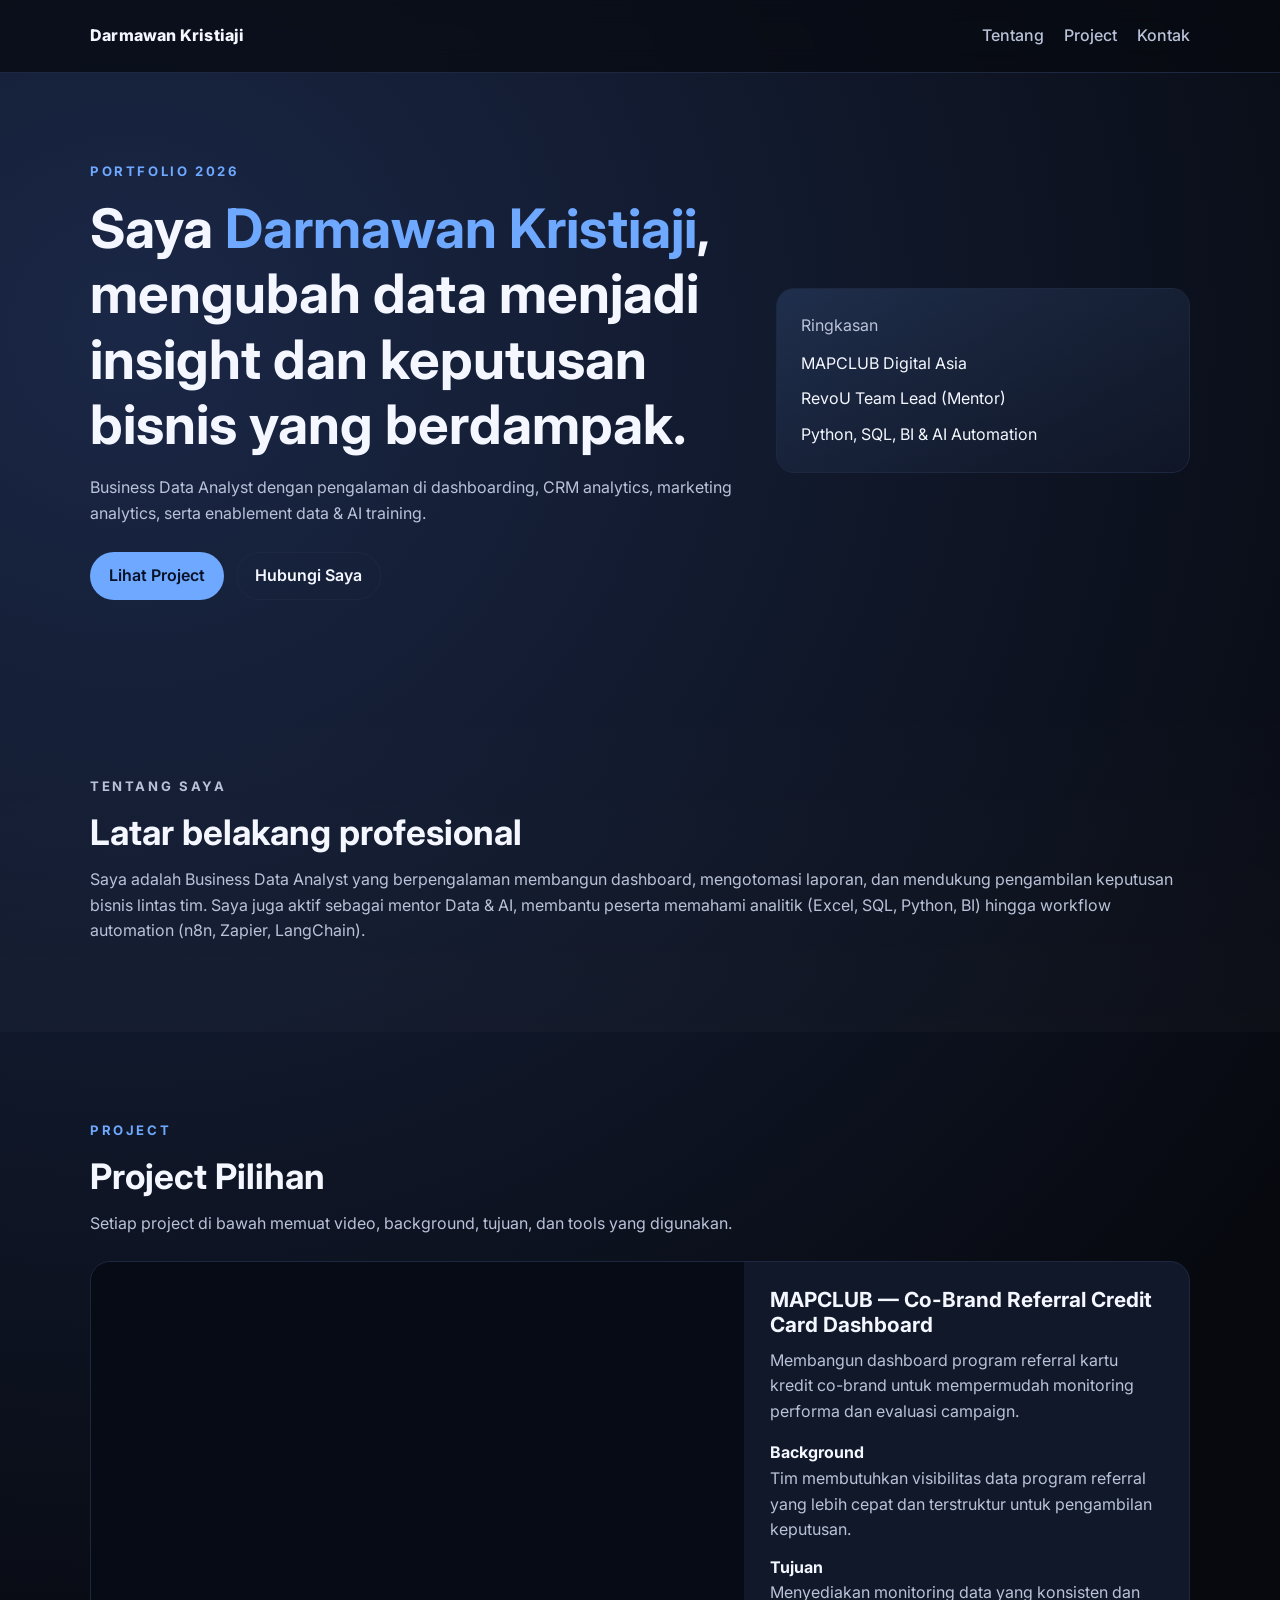
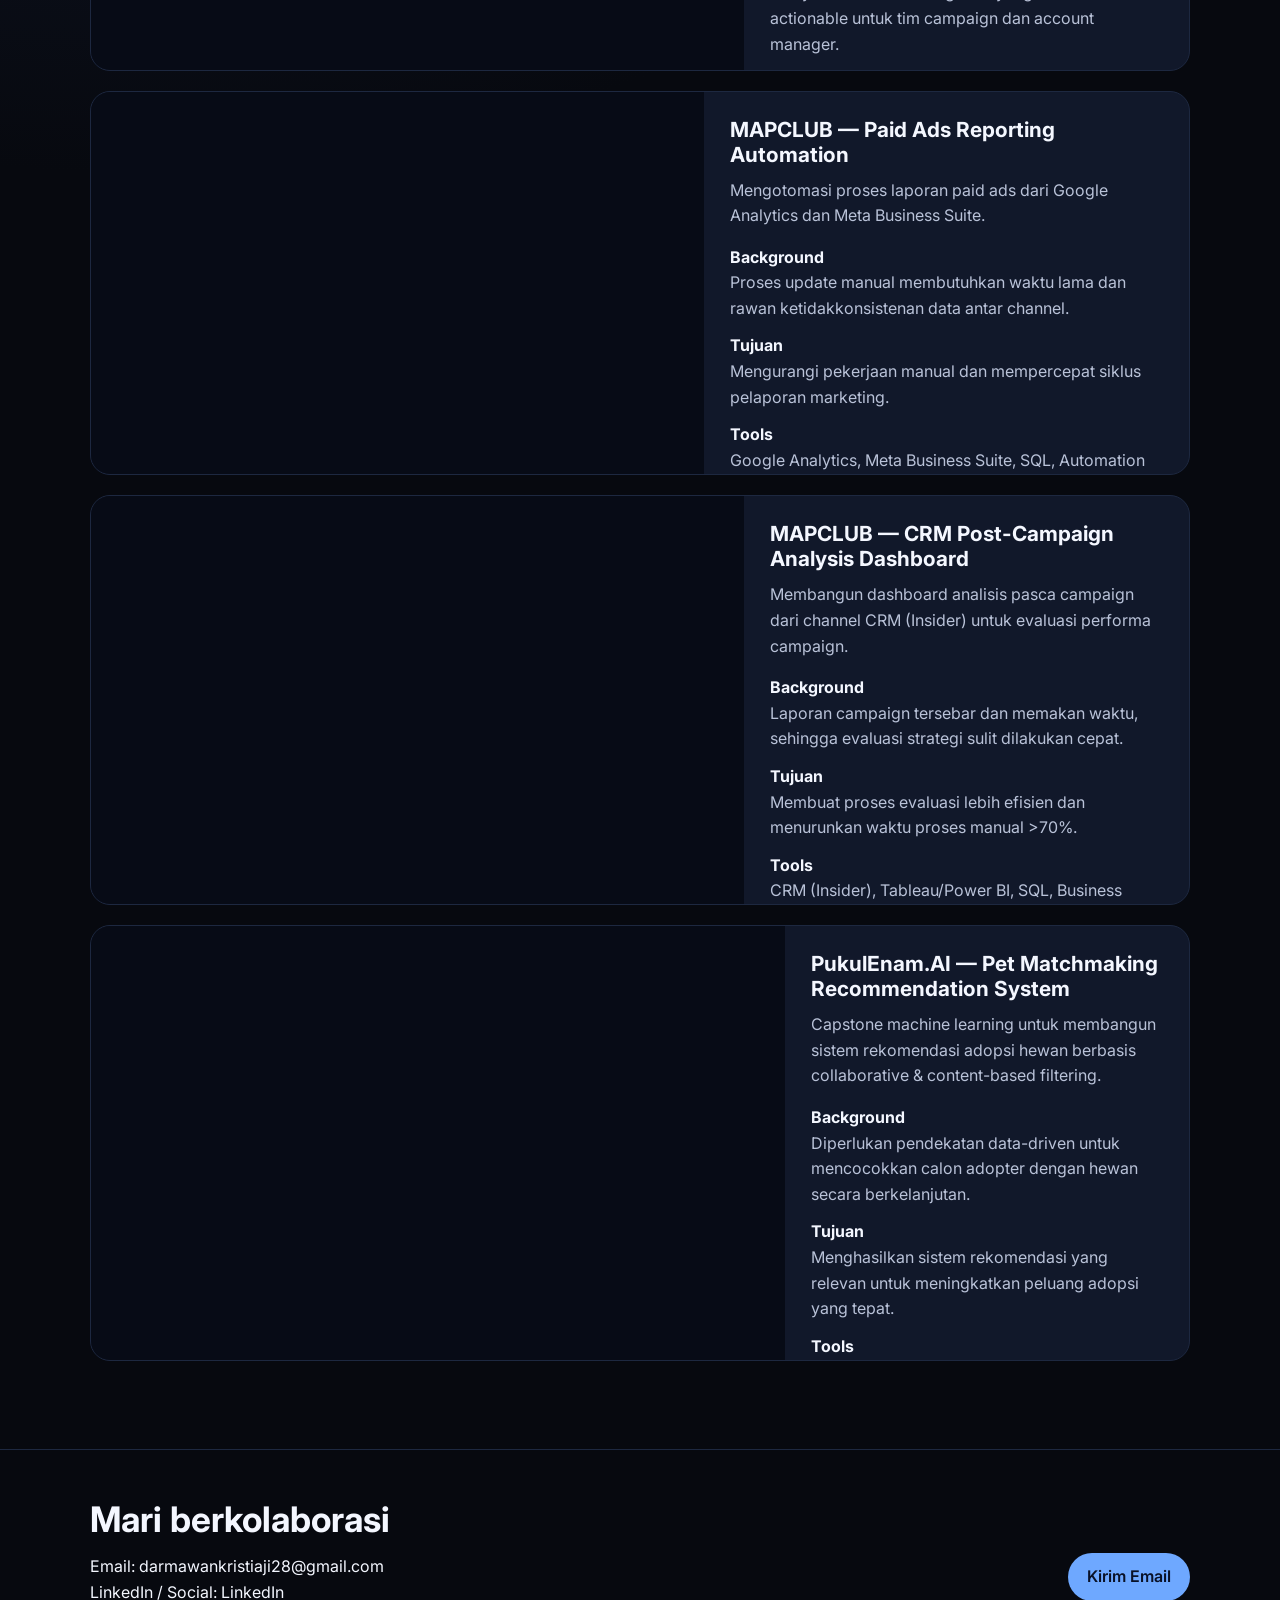
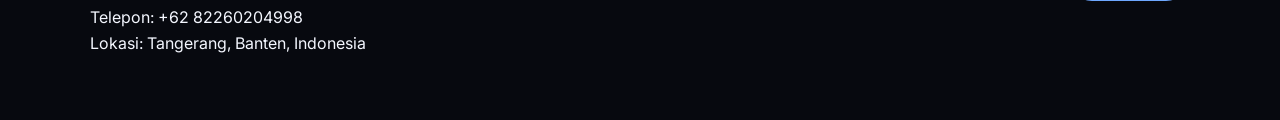
==== index.html @ 87619806 "Initial portfolio deployment" ====
<!DOCTYPE html>
<html lang="id">
  <head>
    <meta charset="UTF-8" />
    <meta name="viewport" content="width=device-width, initial-scale=1.0" />
    <title>Portfolio | Nama Anda</title>
    <meta name="theme-color" content="#07090f" />
    <meta
      name="description"
      content="Website portfolio personal berisi profil, project, dan video demo."
    />
    <meta name="robots" content="index,follow" />
    <link rel="canonical" href="https://your-domain.com/" />
    <meta property="og:type" content="website" />
    <meta property="og:title" content="Portfolio | Darmawan Kristiaji" />
    <meta property="og:description" content="Portfolio Business Data Analyst: projects, tools, dan media embed." />
    <meta property="og:url" content="https://your-domain.com/" />
    <meta property="og:image" content="https://your-domain.com/preview.jpg" />
    <meta name="twitter:card" content="summary_large_image" />
    <meta name="twitter:title" content="Portfolio | Darmawan Kristiaji" />
    <meta name="twitter:description" content="Portfolio Business Data Analyst: projects, tools, dan media embed." />
    <meta name="twitter:image" content="https://your-domain.com/preview.jpg" />
    <link rel="manifest" href="site.webmanifest" />
    <link rel="preconnect" href="https://fonts.googleapis.com" />
    <link rel="preconnect" href="https://fonts.gstatic.com" crossorigin />
    <link
      href="https://fonts.googleapis.com/css2?family=Inter:wght@400;500;600;700;800&display=swap"
      rel="stylesheet"
    />
    <link rel="stylesheet" href="styles.css" />
  </head>
  <body data-page="viewer">
    <header class="site-header">
      <div class="container nav-wrapper">
        <a class="logo" id="logoName" href="#home">Nama Anda</a>
        <nav>
          <ul class="nav-list">
            <li><a href="#about">Tentang</a></li>
            <li><a href="#projects">Project</a></li>
            <li><a href="#contact">Kontak</a></li>
          </ul>
        </nav>
      </div>
    </header>

    <main id="home">
      <section class="hero section">
        <div class="container hero-grid">
          <div>
            <p class="eyebrow">PORTFOLIO 2026</p>
            <h1 id="heroTitle"></h1>
            <p class="lead" id="heroLead"></p>
            <div class="hero-actions">
              <a class="btn btn-primary" href="#projects">Lihat Project</a>
              <a class="btn btn-ghost" href="#contact">Hubungi Saya</a>
            </div>
          </div>

          <aside class="hero-card">
            <p class="small">Ringkasan</p>
            <ul id="heroStats"></ul>
          </aside>
        </div>
      </section>

      <section id="about" class="section section-muted">
        <div class="container">
          <p class="eyebrow">TENTANG SAYA</p>
          <h2 id="aboutHeading"></h2>
          <p id="aboutText"></p>
        </div>
      </section>

      <section id="projects" class="section">
        <div class="container">
          <p class="eyebrow">PROJECT</p>
          <h2>Project Pilihan</h2>
          <p class="section-intro">
            Setiap project di bawah memuat video, background, tujuan, dan tools
            yang digunakan.
          </p>

          <div class="project-list" id="projectList"></div>
        </div>
      </section>
    </main>

    <footer id="contact" class="site-footer">
      <div class="container footer-content">
        <div>
          <h2>Mari berkolaborasi</h2>
          <p id="contactEmail"></p>
          <p id="contactSocial"></p>
          <p id="contactPhone"></p>
          <p id="contactLocation"></p>
        </div>
        <a class="btn btn-primary" id="contactButton" href="mailto:namaanda@email.com">Kirim Email</a>
      </div>
    </footer>

    <script src="script.js" defer></script>
    <div id="toast" class="toast" aria-live="polite"></div>
  </body>
</html>
---- styles.css ----
:root {
  --bg: #07090f;
  --bg-soft: #0f1422;
  --card: #11182a;
  --text: #f4f7ff;
  --text-soft: #b9c2d8;
  --primary: #6ea8ff;
  --line: #1d2840;
}

* {
  box-sizing: border-box;
  margin: 0;
  padding: 0;
}

html {
  scroll-behavior: smooth;
}

body {
  font-family: "Inter", sans-serif;
  background: radial-gradient(circle at 10% 10%, #1a2746 0%, var(--bg) 45%);
  color: var(--text);
  line-height: 1.6;
}

.container {
  width: min(1100px, 92%);
  margin: 0 auto;
}

.section {
  padding: 88px 0;
}

.section-muted {
  background: linear-gradient(180deg, transparent 0%, rgba(255, 255, 255, 0.02) 100%);
}

.site-header {
  position: sticky;
  top: 0;
  z-index: 30;
  background: rgba(7, 9, 15, 0.7);
  border-bottom: 1px solid var(--line);
  backdrop-filter: blur(12px);
}

.nav-wrapper {
  min-height: 72px;
  display: flex;
  align-items: center;
  justify-content: space-between;
}

.logo {
  color: var(--text);
  text-decoration: none;
  font-weight: 800;
  letter-spacing: 0.2px;
}

.nav-list {
  list-style: none;
  display: flex;
  gap: 20px;
}

.nav-list a {
  color: var(--text-soft);
  text-decoration: none;
  font-weight: 500;
}

.nav-list a:hover {
  color: var(--text);
}

.nav-list a.active {
  color: var(--text);
}

.eyebrow {
  color: var(--primary);
  font-size: 0.82rem;
  letter-spacing: 0.2em;
  margin-bottom: 14px;
  font-weight: 700;
}

h1,
h2,
h3 {
  line-height: 1.2;
}

h1 {
  font-size: clamp(2rem, 5vw, 3.4rem);
  margin-bottom: 18px;
}

h2 {
  font-size: clamp(1.5rem, 4vw, 2.2rem);
  margin-bottom: 14px;
}

h3 {
  font-size: 1.3rem;
  margin-bottom: 10px;
}

.highlight {
  color: var(--primary);
}

.lead,
.section-intro,
#about p,
.project-content p {
  color: var(--text-soft);
}

.hero-grid {
  display: grid;
  grid-template-columns: 1.6fr 1fr;
  gap: 24px;
  align-items: center;
}

.hero-card {
  border: 1px solid var(--line);
  border-radius: 18px;
  padding: 24px;
  background: linear-gradient(160deg, rgba(110, 168, 255, 0.15), rgba(17, 24, 42, 0.7));
}

.hero-card .small {
  color: var(--text-soft);
  margin-bottom: 12px;
}

.hero-card ul {
  list-style: none;
  display: grid;
  gap: 10px;
}

.hero-actions {
  margin-top: 26px;
  display: flex;
  flex-wrap: wrap;
  gap: 12px;
}

.btn {
  display: inline-flex;
  align-items: center;
  justify-content: center;
  border-radius: 999px;
  padding: 10px 18px;
  font-weight: 600;
  text-decoration: none;
  border: 1px solid transparent;
}

.btn-primary {
  background: var(--primary);
  color: #091127;
}

.btn-primary:hover {
  filter: brightness(1.06);
}

.btn-ghost {
  border-color: var(--line);
  color: var(--text);
}

.project-list {
  margin-top: 24px;
  display: grid;
  gap: 20px;
}

.project-card {
  border: 1px solid var(--line);
  border-radius: 20px;
  background: var(--card);
  display: grid;
  grid-template-columns: 1fr 1fr;
  overflow: hidden;
}

.project-media {
  aspect-ratio: 16 / 10;
  background: #070b16;
}

.project-media iframe {
  width: 100%;
  height: 100%;
  border: none;
}

.project-content {
  padding: 26px;
}

.project-meta {
  margin-top: 16px;
  display: grid;
  gap: 12px;
}

.project-meta dt {
  font-weight: 700;
  color: var(--text);
}

.project-meta dd {
  color: var(--text-soft);
}

.admin-grid {
  margin-top: 24px;
  display: grid;
  grid-template-columns: repeat(2, minmax(0, 1fr));
  gap: 18px;
}

.admin-card {
  border: 1px solid var(--line);
  border-radius: 16px;
  background: var(--card);
  padding: 20px;
}

.admin-card-wide {
  grid-column: 1 / -1;
}

.form-grid {
  display: grid;
  gap: 12px;
  margin-top: 12px;
}

.form-grid label {
  display: grid;
  gap: 8px;
  color: var(--text-soft);
  font-size: 0.94rem;
}

.form-grid input,
.form-grid select,
.form-grid textarea {
  width: 100%;
  border: 1px solid var(--line);
  border-radius: 10px;
  background: var(--bg-soft);
  color: var(--text);
  padding: 10px 12px;
  font-family: inherit;
}

.form-grid input:focus,
.form-grid select:focus,
.form-grid textarea:focus {
  outline: none;
  border-color: var(--primary);
}

.form-actions {
  display: flex;
  flex-wrap: wrap;
  gap: 10px;
  margin-top: 4px;
}

.project-admin-list {
  margin-top: 20px;
  display: grid;
  gap: 12px;
}

.project-admin-item {
  border: 1px solid var(--line);
  border-radius: 12px;
  padding: 14px;
  display: flex;
  justify-content: space-between;
  align-items: center;
  gap: 12px;
}

.project-admin-item h4 {
  margin-bottom: 3px;
  font-size: 1rem;
}

.project-admin-item p {
  color: var(--text-soft);
  font-size: 0.9rem;
}

.project-admin-actions {
  display: flex;
  gap: 8px;
}

.site-footer {
  border-top: 1px solid var(--line);
  padding: 48px 0 64px;
}

.toast {
  position: fixed;
  right: 20px;
  bottom: 20px;
  background: #0f1d3a;
  color: var(--text);
  border: 1px solid var(--line);
  border-radius: 10px;
  padding: 10px 14px;
  opacity: 0;
  transform: translateY(10px);
  pointer-events: none;
  transition: opacity 0.2s ease, transform 0.2s ease;
  z-index: 999;
}

.toast.show {
  opacity: 1;
  transform: translateY(0);
}

.footer-content {
  display: flex;
  align-items: center;
  justify-content: space-between;
  gap: 20px;
}

@media (max-width: 920px) {
  .hero-grid,
  .project-card {
    grid-template-columns: 1fr;
  }

  .admin-grid {
    grid-template-columns: 1fr;
  }

  .project-media {
    aspect-ratio: 16 / 9;
  }

  .footer-content {
    flex-direction: column;
    align-items: flex-start;
  }

  .toast {
    right: 12px;
    left: 12px;
    bottom: 12px;
  }
}

@media (max-width: 640px) {
  .section {
    padding: 72px 0;
  }

  .nav-list {
    gap: 14px;
  }

  .nav-list a {
    font-size: 0.9rem;
  }
}
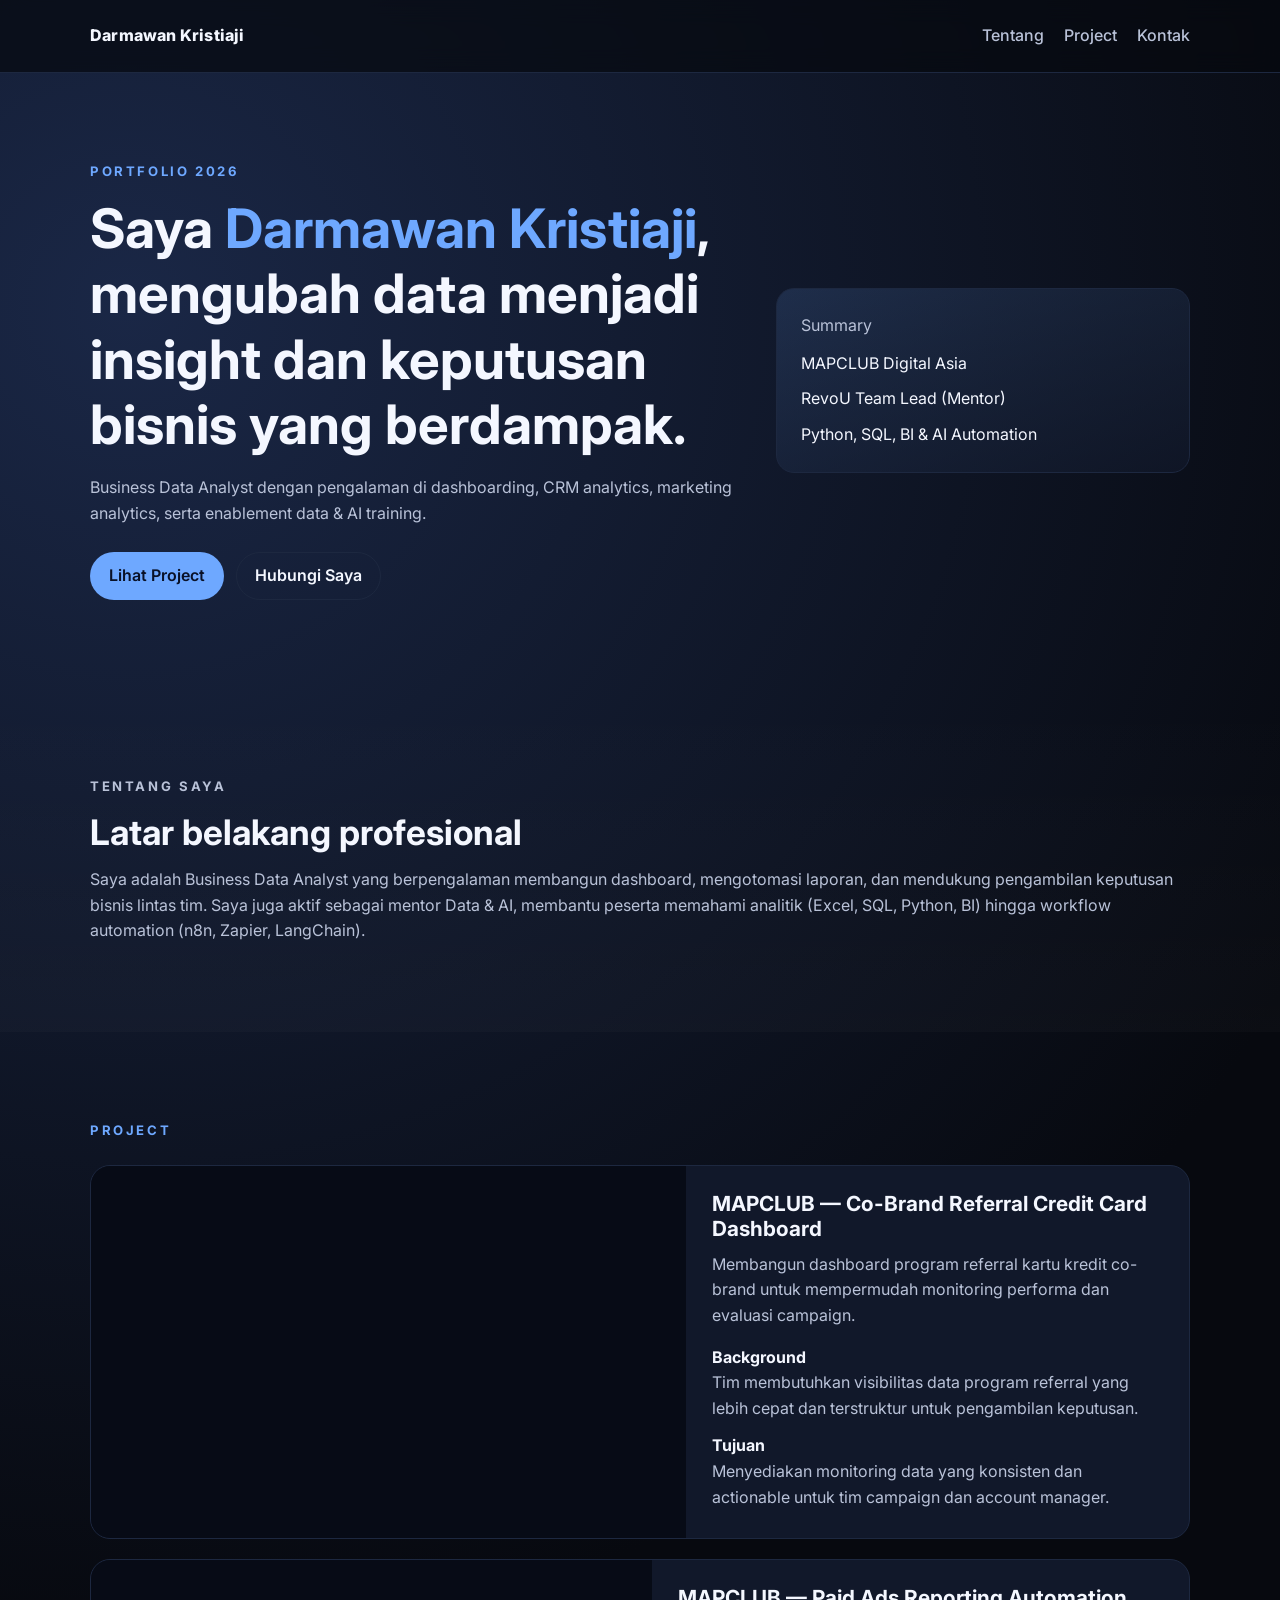
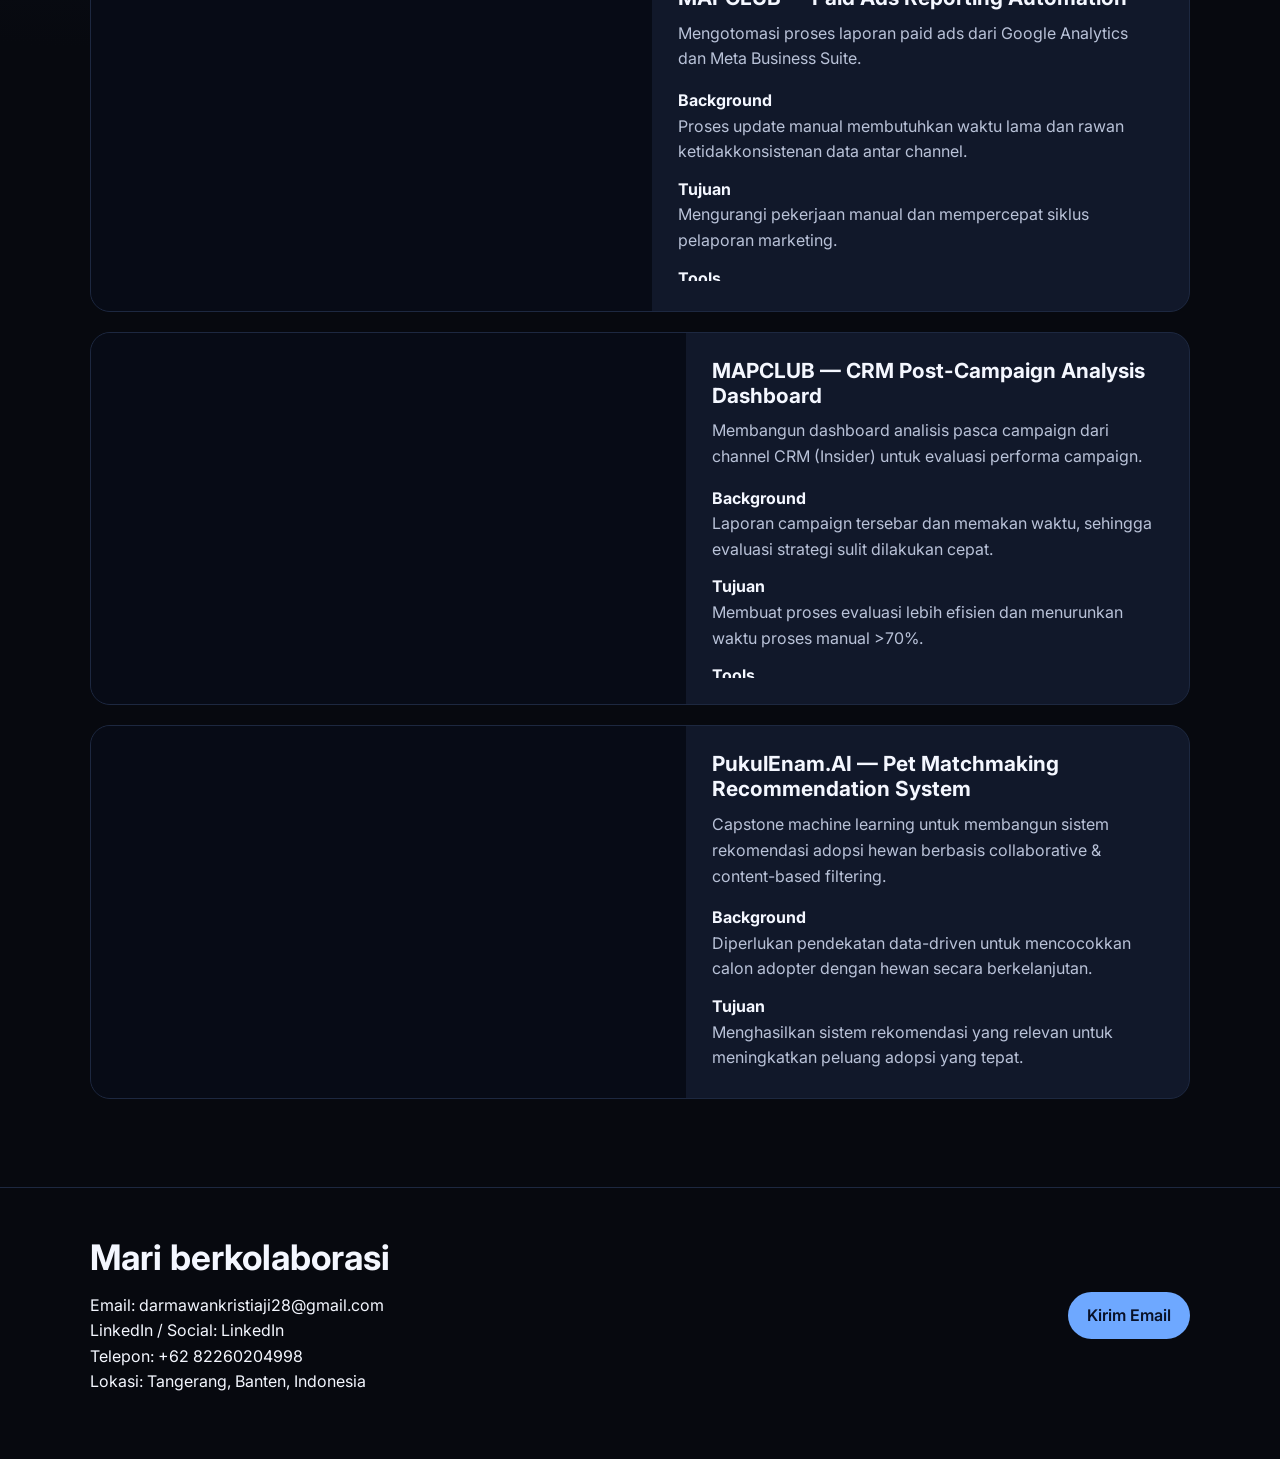
==== commit b37efece: "Update index content" ====
--- a/index.html
+++ b/index.html
@@ -57,7 +57,7 @@
           </div>
 
           <aside class="hero-card">
-            <p class="small">Ringkasan</p>
+            <p class="small">Summary</p>
             <ul id="heroStats"></ul>
           </aside>
         </div>
@@ -74,11 +74,6 @@
       <section id="projects" class="section">
         <div class="container">
           <p class="eyebrow">PROJECT</p>
-          <h2>Project Pilihan</h2>
-          <p class="section-intro">
-            Setiap project di bawah memuat video, background, tujuan, dan tools
-            yang digunakan.
-          </p>
 
           <div class="project-list" id="projectList"></div>
         </div>
@@ -94,7 +89,7 @@
           <p id="contactPhone"></p>
           <p id="contactLocation"></p>
         </div>
-        <a class="btn btn-primary" id="contactButton" href="mailto:namaanda@email.com">Kirim Email</a>
+        <a class="btn btn-primary" id="contactButton" href="mailto:darmawankristiaji28@gmail.com">Kirim Email</a>
       </div>
     </footer>
 
--- a/styles.css
+++ b/styles.css
@@ -208,6 +208,25 @@
   padding: 26px;
 }
 
+.project-scroll {
+  max-height: 260px;
+  overflow-y: auto;
+  padding-right: 8px;
+}
+
+.project-scroll::-webkit-scrollbar {
+  width: 8px;
+}
+
+.project-scroll::-webkit-scrollbar-thumb {
+  background: #2a3d63;
+  border-radius: 999px;
+}
+
+.project-scroll::-webkit-scrollbar-track {
+  background: transparent;
+}
+
 .project-meta {
   margin-top: 16px;
   display: grid;
@@ -358,6 +377,12 @@
     aspect-ratio: 16 / 9;
   }
 
+  .project-scroll {
+    max-height: none;
+    overflow: visible;
+    padding-right: 0;
+  }
+
   .footer-content {
     flex-direction: column;
     align-items: flex-start;
